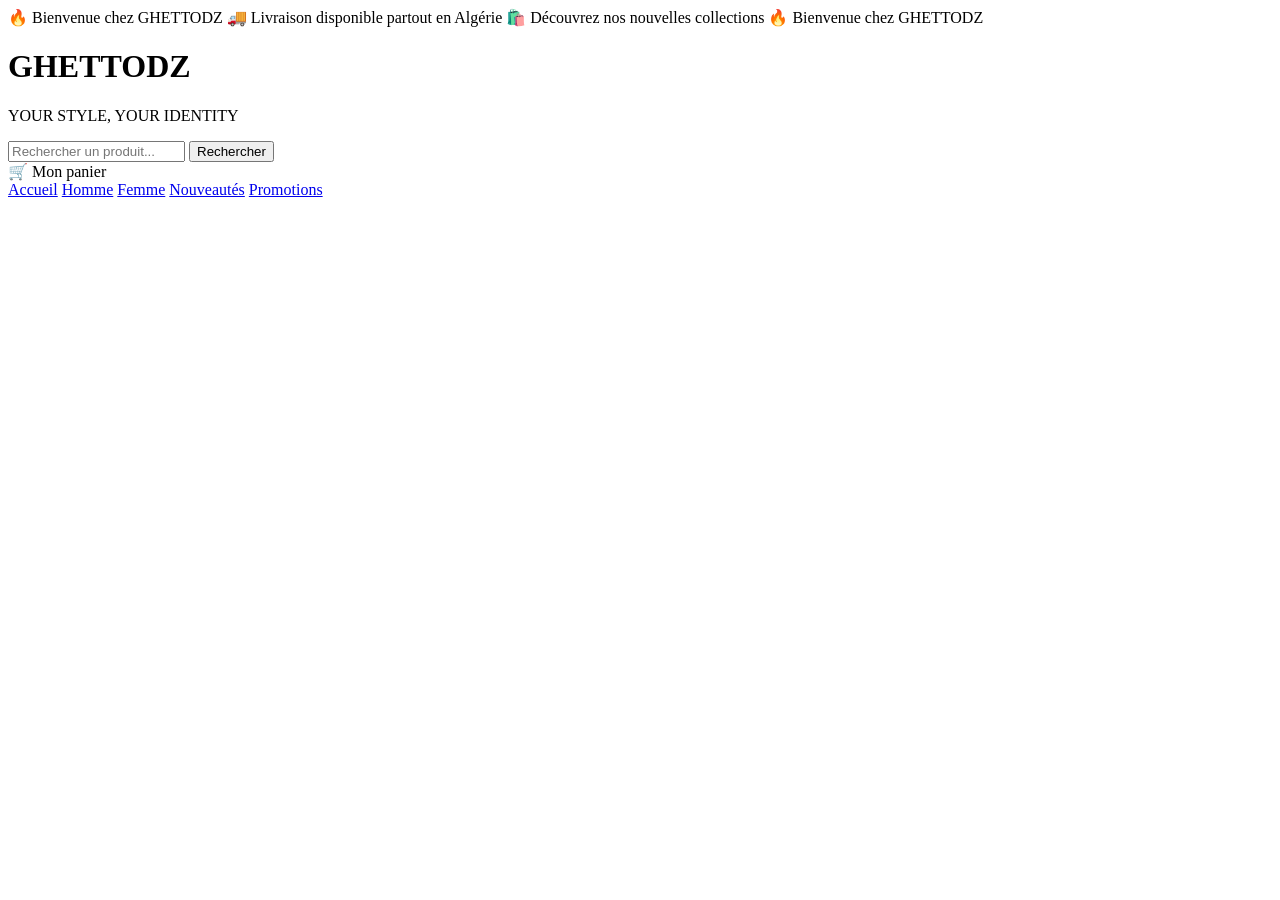
==== index.html @ 7cc10479 "header html" ====
<!DOCTYPE html>
<html lang="fr">

<head>
    <meta charset="UTF-8">
    <meta name="viewport" content="width=device-width, initial-scale=1.0">

    <title>GHETTODZ | Boutique de vêtements</title>

    <!-- Fichier CSS -->
    <link rel="stylesheet" href="css/style.css">

</head>

<body>

    <!-- HEADER -->
    <header>
 <!-- PUBLICITE DYNAMIQUE -->
    <div class="annonce">
        <div class="annonce-texte">
            <span>🔥 Bienvenue chez GHETTODZ</span>
            <span>🚚 Livraison disponible partout en Algérie</span>
            <span>🛍️ Découvrez nos nouvelles collections</span>
            <span>🔥 Bienvenue chez GHETTODZ</span>
        </div>
    </div>

    <!-- BARRE PRINCIPALE -->
    <div class="header-principal">

        <div class="logo">
            <h1>GHETTODZ</h1>
            <p>YOUR STYLE, YOUR IDENTITY</p>
        </div>

        <div class="recherche">
            <input type="text" placeholder="Rechercher un produit...">
            <button type="button">Rechercher</button>
        </div>

        <div class="panier">
            🛒 Mon panier
        </div>

    </div>

    <!-- MENU DE NAVIGATION -->
    <nav>
        <a href="#">Accueil</a>
        <a href="#">Homme</a>
        <a href="#">Femme</a>
        <a href="#">Nouveautés</a>
        <a href="#">Promotions</a>
    </nav>

    </header>

    <!-- CONTENU PRINCIPAL -->
    <main>

    </main>

    <!-- FOOTER -->
    <footer>

    </footer>

    <!-- Fichier JavaScript -->
    <script src="js/script.js"></script>

</body>

</html>
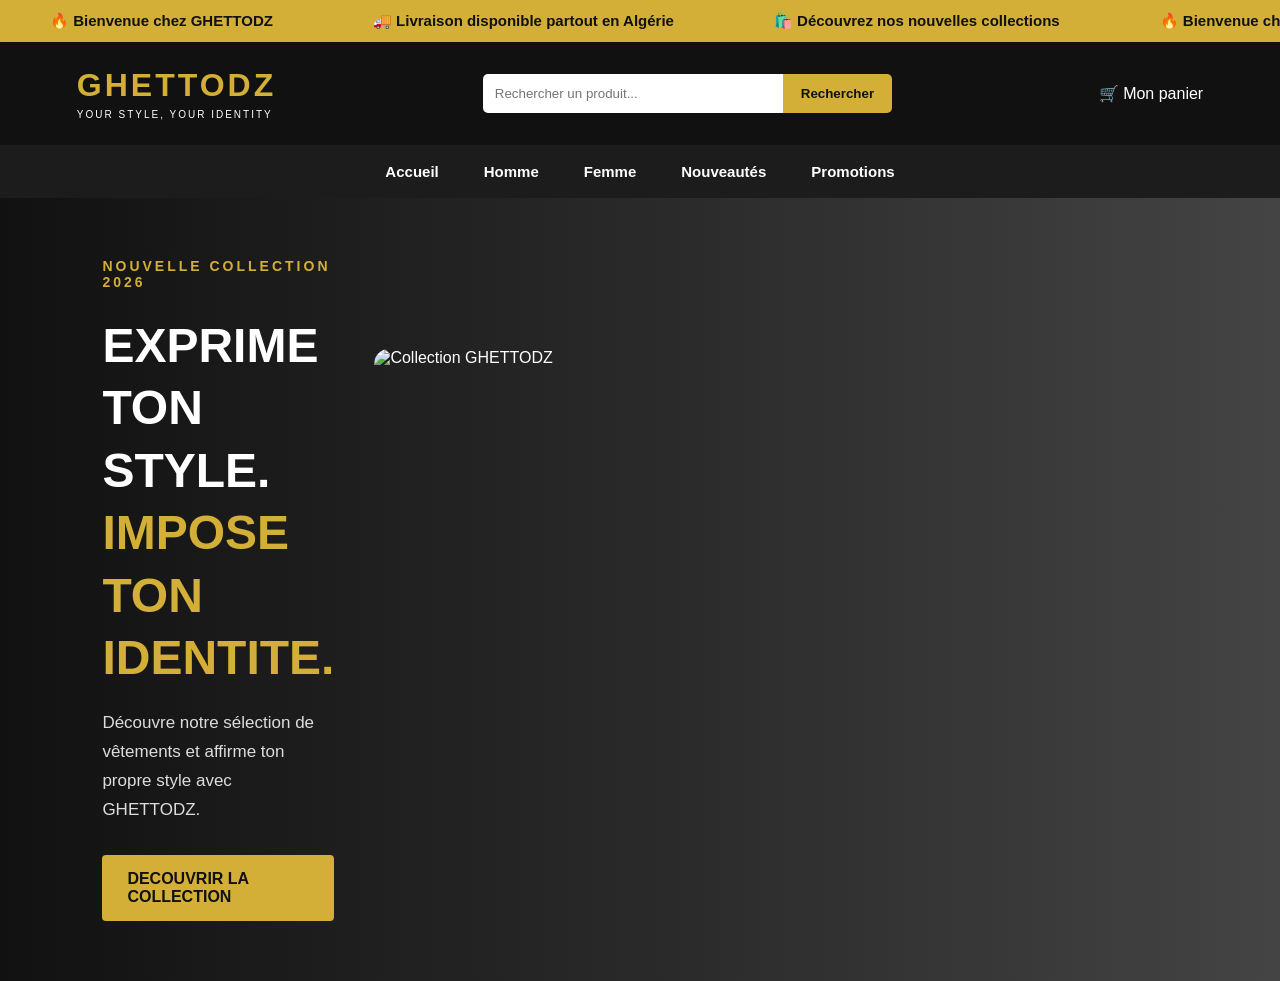
==== commit 738dab1c: "hero section image" ====
--- a/index.html
+++ b/index.html
@@ -56,9 +56,50 @@
     </nav>
 
     </header>
+ 
 
     <!-- CONTENU PRINCIPAL -->
     <main>
+ <!-- BANNIERE PRINCIPALE -->
+    
+<!-- BANNIERE PRINCIPALE -->
+<section class="hero">
+
+    <div class="hero-contenu">
+
+        <p class="hero-petit-titre">
+            NOUVELLE COLLECTION 2026
+        </p>
+
+        <h2>
+            EXPRIME TON STYLE.
+            <span>IMPOSE TON IDENTITE.</span>
+        </h2>
+
+        <p class="hero-description">
+            Découvre notre sélection de vêtements
+            et affirme ton propre style avec GHETTODZ.
+        </p>
+
+        <a href="#collections" class="hero-bouton">
+            DECOUVRIR LA COLLECTION
+        </a>
+
+    </div>
+<img src="./IMAGE/photoo.png"
+     alt="Collection GHETTODZ"
+     class="hero-image">
+
+</section>
+
+
+
+     
+
+    <!-- FUTURES COLLECTIONS -->
+    <section id="collections">
+
+    </section>
 
     </main>
 
--- a/css/style.css
+++ b/css/style.css
@@ -0,0 +1,225 @@
+ 
+/* ==============================
+   STYLE GENERAL
+============================== */
+
+* {
+    margin: 0;
+    padding: 0;
+    box-sizing: border-box;
+}
+
+body {
+    font-family: Arial, sans-serif;
+    background-color: #f5f5f5;
+    color: #222;
+}
+
+/* ==============================
+   PUBLICITE DYNAMIQUE
+============================== */
+
+.annonce {
+    width: 100%;
+    overflow: hidden;
+    background-color: #d4af37;
+    color: #111;
+    padding: 12px 0;
+    white-space: nowrap;
+}
+
+.annonce-texte {
+    display: flex;
+    width: max-content;
+    animation: defilement 20s linear infinite;
+}
+
+.annonce-texte span {
+    font-size: 15px;
+    font-weight: bold;
+    padding: 0 50px;
+}
+
+@keyframes defilement {
+    from {
+        transform: translateX(0);
+    }
+
+    to {
+        transform: translateX(-50%);
+    }
+}
+
+/* ==============================
+   HEADER PRINCIPAL
+============================== */
+
+.header-principal {
+    display: flex;
+    justify-content: space-between;
+    align-items: center;
+    padding: 25px 6%;
+    background-color: #111;
+    color: white;
+}
+
+.logo h1 {
+    font-size: 32px;
+    letter-spacing: 3px;
+    color: #d4af37;
+}
+
+.logo p {
+    font-size: 10px;
+    letter-spacing: 2px;
+    margin-top: 5px;
+}
+
+/* BARRE DE RECHERCHE */
+
+.recherche {
+    display: flex;
+    align-items: center;
+}
+
+.recherche input {
+    width: 300px;
+    padding: 12px;
+    border: none;
+    outline: none;
+    border-radius: 5px 0 0 5px;
+}
+
+.recherche button {
+    padding: 12px 18px;
+    border: none;
+    background-color: #d4af37;
+    color: #111;
+    font-weight: bold;
+    cursor: pointer;
+    border-radius: 0 5px 5px 0;
+}
+
+/* PANIER */
+
+.panier {
+    font-size: 16px;
+    cursor: pointer;
+}
+
+/* ==============================
+   NAVIGATION
+============================== */
+
+nav {
+    display: flex;
+    justify-content: center;
+    gap: 45px;
+    padding: 18px;
+    background-color: #1c1c1c;
+}
+
+nav a {
+    color: white;
+    text-decoration: none;
+    font-size: 15px;
+    font-weight: bold;
+    transition: 0.3s;
+}
+
+nav a:hover {
+    color: #d4af37;
+}
+
+/* ==============================
+   BANNIERE PRINCIPALE
+============================== */
+
+.hero {
+    min-height: 500px;
+    display: flex;
+    align-items: center;
+    justify-content: space-between;
+    gap: 40px;
+    padding: 60px 8%;
+    background: linear-gradient(
+        90deg,
+        #111111,
+        #292929,
+        #444444
+    );
+    color: white;
+}
+
+.hero-contenu {
+    max-width: 650px;
+}
+
+.hero-petit-titre {
+    color: #d4af37;
+    font-size: 14px;
+    font-weight: bold;
+    letter-spacing: 3px;
+    margin-bottom: 25px;
+}
+
+.hero h2 {
+    font-size: 48px;
+    line-height: 1.3;
+    margin-bottom: 20px;
+}
+
+.hero h2 span {
+    display: block;
+    color: #d4af37;
+}
+
+.hero-description {
+    font-size: 17px;
+    line-height: 1.7;
+    color: #dddddd;
+    margin-bottom: 30px;
+}
+
+.hero-bouton {
+    display: inline-block;
+    padding: 15px 25px;
+    background-color: #d4af37;
+    color: #111111;
+    text-decoration: none;
+    font-weight: bold;
+    border-radius: 4px;
+    transition: 0.3s;
+}
+
+.hero-bouton:hover {
+    background-color: white;
+    transform: translateY(-3px);
+}
+
+
+
+.hero-image {
+    display: block;
+    width: 45%;
+    height: 420px;
+    object-fit: cover;
+    border-radius: 12px;
+    margin-left: 30px;
+}
+
+
+
+
+
+.hero-image {
+    display: block;
+    width: 81%;
+    height: 480px;
+    object-fit: cover;
+    object-position: center;
+    border-radius: 15px;
+    margin-left: 0px;
+    flex-shrink: 0;
+}
+
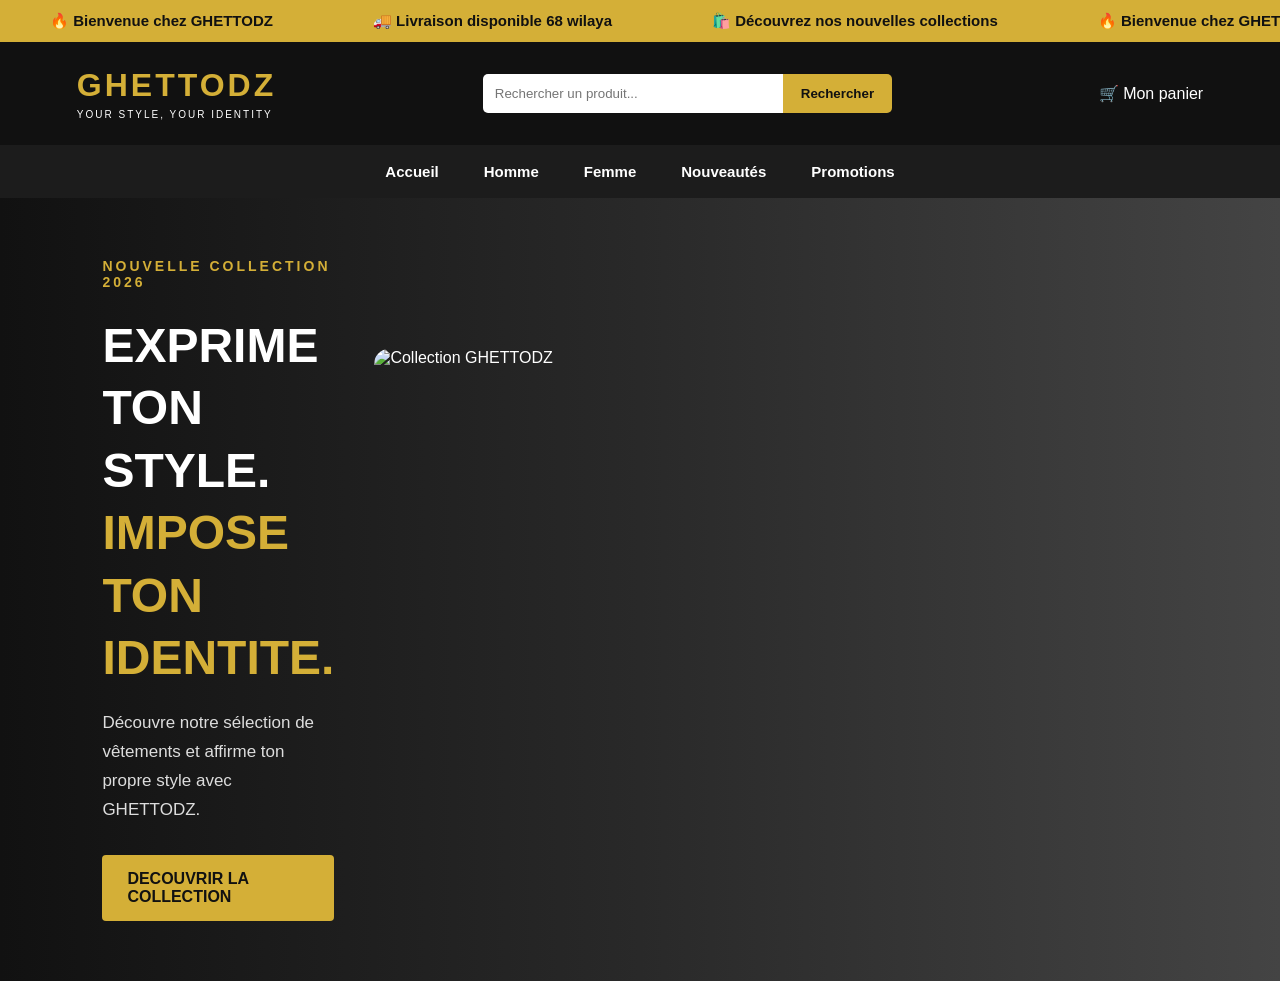
==== commit f10aa431: "modification pano publicitaire" ====
--- a/index.html
+++ b/index.html
@@ -21,9 +21,11 @@
     <div class="annonce">
         <div class="annonce-texte">
             <span>🔥 Bienvenue chez GHETTODZ</span>
-            <span>🚚 Livraison disponible partout en Algérie</span>
+            <span>🚚 Livraison disponible 68 wilaya</span>
             <span>🛍️ Découvrez nos nouvelles collections</span>
             <span>🔥 Bienvenue chez GHETTODZ</span>
+             <span>📞0553 75 22 41</span>
+
         </div>
     </div>
 
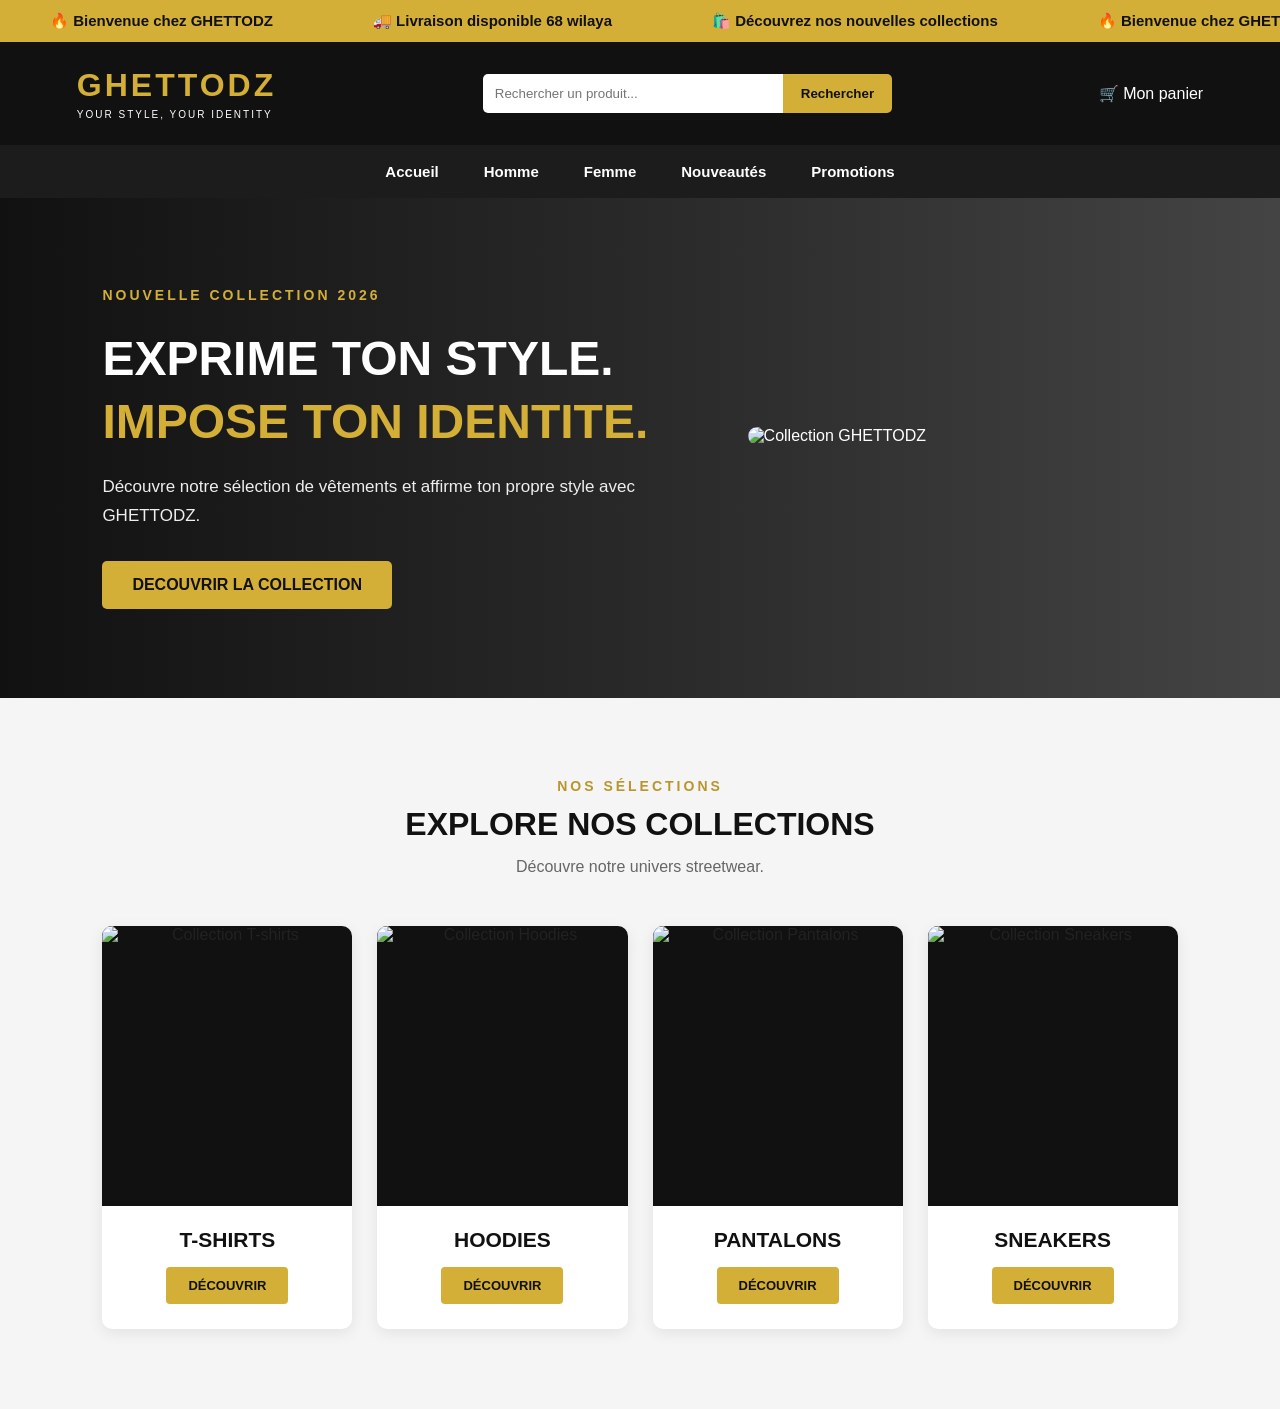
==== commit 825753d6: "COLLECTION FENETRE TERMINER" ====
--- a/index.html
+++ b/index.html
@@ -101,6 +101,51 @@
     <!-- FUTURES COLLECTIONS -->
     <section id="collections">
 
+
+<!-- SECTION COLLECTIONS -->
+
+<section id="collections" class="collections">
+
+    <div class="collections-titre">
+        <p>NOS SÉLECTIONS</p>
+        <h2>EXPLORE NOS COLLECTIONS</h2>
+        <span>Découvre notre univers streetwear.</span>
+    </div>
+
+    <div class="collections-grille">
+
+        <!-- T-SHIRTS -->
+        <div class="collection-carte">
+            <img src="IMAGE/tshirt.png" alt="Collection T-shirts">
+            <h3>T-SHIRTS</h3>
+            <a href="#">DÉCOUVRIR</a>
+        </div>
+
+        <!-- HOODIES -->
+        <div class="collection-carte">
+            <img src="IMAGE/hoodie.png" alt="Collection Hoodies">
+            <h3>HOODIES</h3>
+            <a href="#">DÉCOUVRIR</a>
+        </div>
+
+        <!-- PANTALONS -->
+        <div class="collection-carte">
+            <img src="IMAGE/pantalon.png" alt="Collection Pantalons">
+            <h3>PANTALONS</h3>
+            <a href="#">DÉCOUVRIR</a>
+        </div>
+
+        <!-- SNEAKERS -->
+        <div class="collection-carte">
+            <img src="IMAGE/sneakers.png" alt="Collection Sneakers">
+            <h3>SNEAKERS</h3>
+            <a href="#">DÉCOUVRIR</a>
+        </div>
+
+    </div>
+
+</section>
+
     </section>
 
     </main>
--- a/css/style.css
+++ b/css/style.css
@@ -177,18 +177,18 @@
 .hero-description {
     font-size: 17px;
     line-height: 1.7;
-    color: #dddddd;
+    color: #eeeeee;
     margin-bottom: 30px;
 }
 
 .hero-bouton {
     display: inline-block;
-    padding: 15px 25px;
+    padding: 15px 30px;
     background-color: #d4af37;
-    color: #111111;
+    color: #111;
     text-decoration: none;
     font-weight: bold;
-    border-radius: 4px;
+    border-radius: 5px;
     transition: 0.3s;
 }
 
@@ -197,29 +197,138 @@
     transform: translateY(-3px);
 }
 
-
-
 .hero-image {
     display: block;
-    width: 45%;
-    height: 420px;
-    object-fit: cover;
-    border-radius: 12px;
-    margin-left: 30px;
-}
-
-
-
-
-
-.hero-image {
-    display: block;
-    width: 81%;
-    height: 480px;
-    object-fit: cover;
+    width: 430px;
+    max-width: 45%;
+    height: auto;
+    object-fit: contain;
     object-position: center;
     border-radius: 15px;
-    margin-left: 0px;
+    margin-bottom: 25px;
     flex-shrink: 0;
 }
 
+
+
+
+/* ==============================
+   SECTION COLLECTIONS
+============================== */
+
+.collections {
+    padding: 80px 8%;
+    background-color: #f5f5f5;
+}
+
+/* TITRE COLLECTIONS */
+
+.collections-titre {
+    text-align: center;
+    margin-bottom: 50px;
+}
+
+.collections-titre p {
+    color: #b8962e;
+    font-size: 14px;
+    font-weight: bold;
+    letter-spacing: 3px;
+    margin-bottom: 12px;
+}
+
+.collections-titre h2 {
+    font-size: 32px;
+    color: #111;
+    margin-bottom: 15px;
+}
+
+.collections-titre span {
+    color: #666;
+    font-size: 16px;
+}
+
+/* GRILLE DES COLLECTIONS */
+
+.collections-grille {
+    display: grid;
+    grid-template-columns: repeat(4, 1fr);
+    gap: 25px;
+}
+
+/* CARTES */
+
+.collection-carte {
+    background-color: white;
+    border-radius: 10px;
+    overflow: hidden;
+    text-align: center;
+    padding-bottom: 25px;
+    box-shadow: 0 4px 15px rgba(0, 0, 0, 0.08);
+    transition: 0.3s;
+}
+
+.collection-carte:hover {
+    transform: translateY(-8px);
+    box-shadow: 0 10px 25px rgba(0, 0, 0, 0.15);
+}
+
+/* IMAGES */
+
+.collection-carte img {
+    width: 100%;
+    height: 280px;
+    object-fit: contain;
+    object-position: center;
+    background-color: #111;
+    display: block;
+    transition: 0.4s;
+}
+
+.collection-carte:hover img {
+    transform: scale(1.05);
+}
+
+/* TITRES DES CARTES */
+
+.collection-carte h3 {
+    font-size: 21px;
+    color: #111;
+    margin: 22px 0 15px;
+}
+
+/* BOUTONS */
+
+.collection-carte a {
+    display: inline-block;
+    padding: 11px 22px;
+    background-color: #d4af37;
+    color: #111;
+    text-decoration: none;
+    font-size: 13px;
+    font-weight: bold;
+    border-radius: 4px;
+    transition: 0.3s;
+}
+
+.collection-carte a:hover {
+    background-color: #111;
+    color: #d4af37;
+}
+
+/* ADAPTATION MOBILE */
+
+@media (max-width: 900px) {
+    .collections-grille {
+        grid-template-columns: repeat(2, 1fr);
+    }
+}
+
+@media (max-width: 550px) {
+    .collections-grille {
+        grid-template-columns: 1fr;
+    }
+
+    .collections-titre h2 {
+        font-size: 25px;
+    }
+}
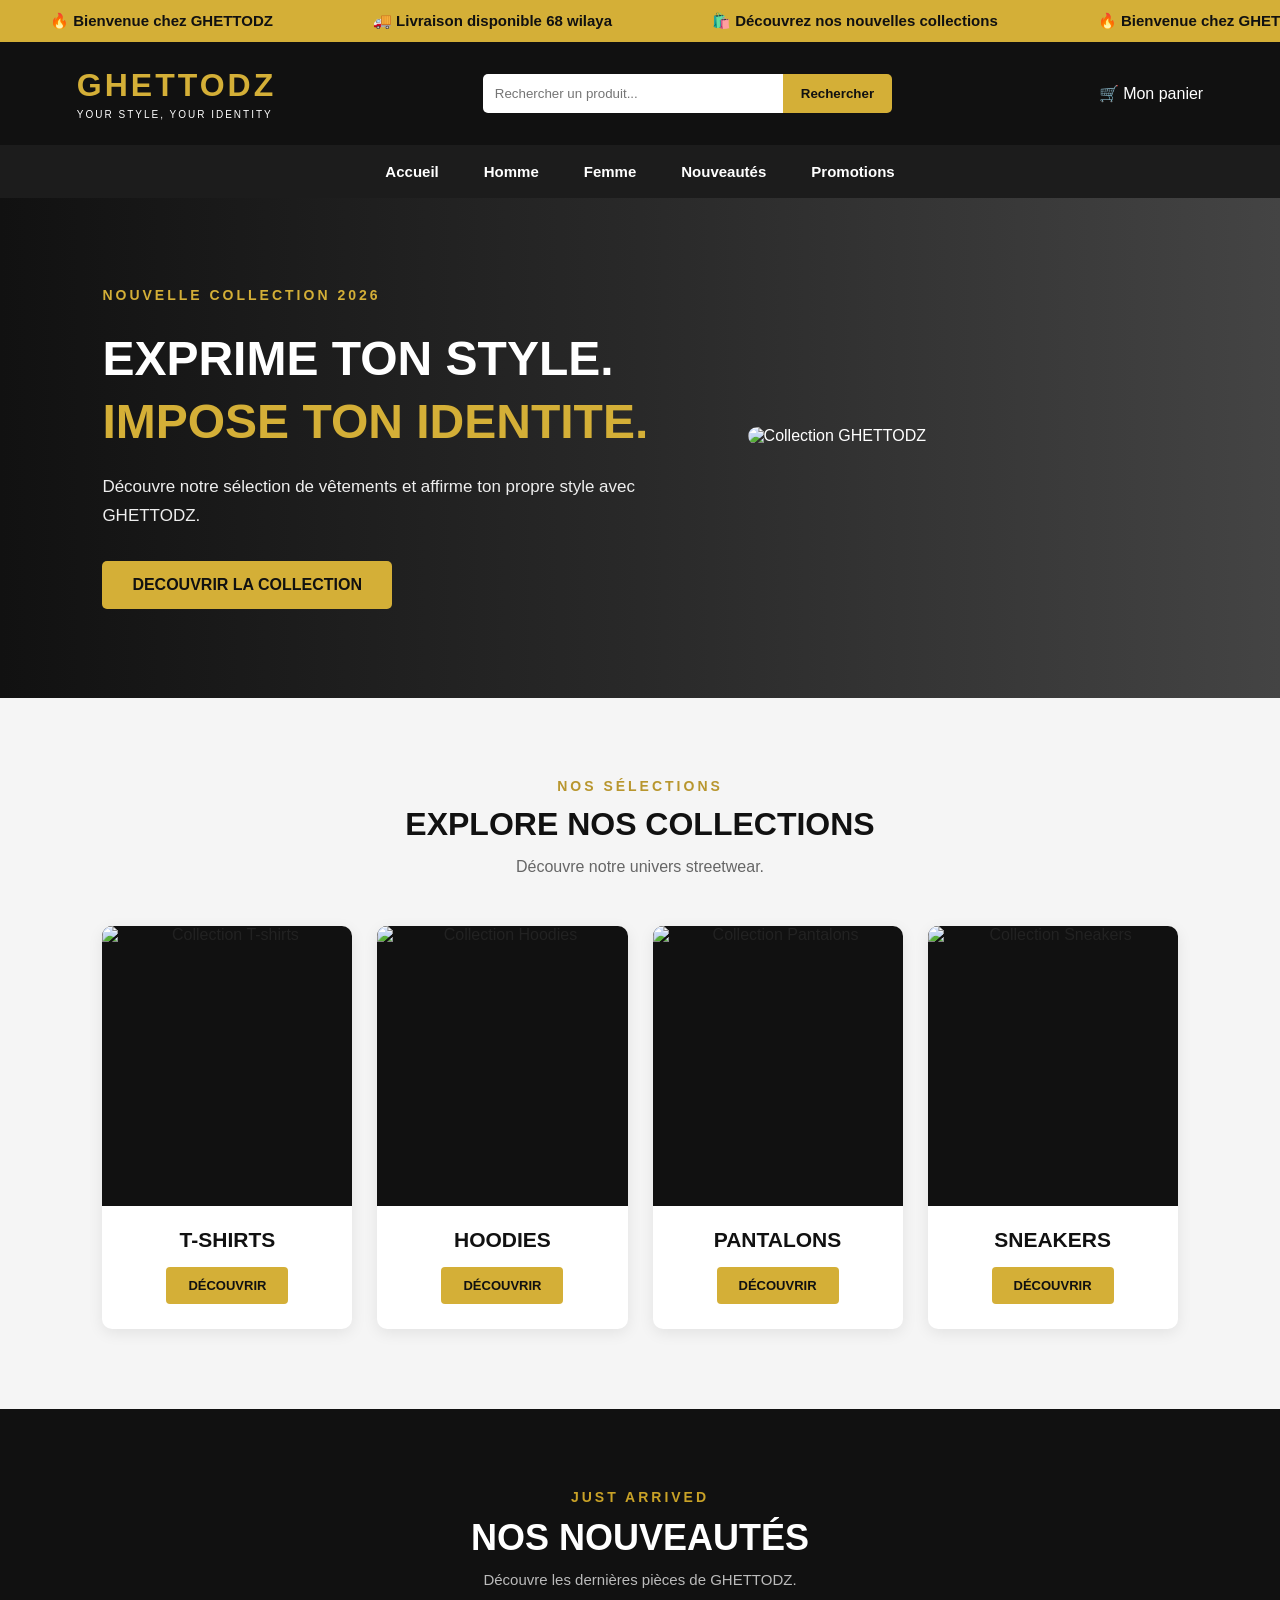
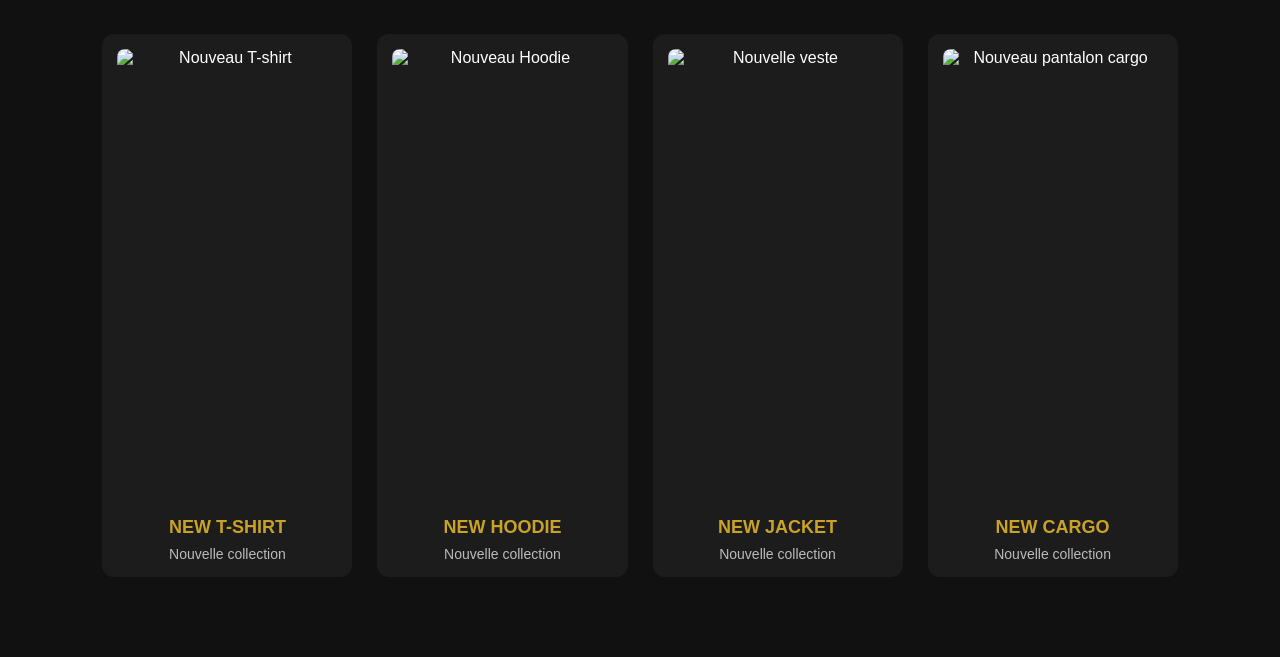
==== commit a123cb46: "NOUVEAUTE FENETRE TERMINER" ====
--- a/index.html
+++ b/index.html
@@ -101,7 +101,6 @@
     <!-- FUTURES COLLECTIONS -->
     <section id="collections">
 
-
 <!-- SECTION COLLECTIONS -->
 
 <section id="collections" class="collections">
@@ -146,7 +145,51 @@
 
 </section>
 
-    </section>
+<!-- SECTION NOUVEAUTES -->
+
+<section class="nouveautes" id="nouveautes">
+
+    <div class="nouveautes-titre">
+        <p>JUST ARRIVED</p>
+        <h2>NOS NOUVEAUTÉS</h2>
+        <span>Découvre les dernières pièces de GHETTODZ.</span>
+    </div>
+
+    <div class="nouveautes-grille">
+
+        <!-- T-SHIRT -->
+        <div class="nouveaute-carte">
+            <img src="IMAGE/nouveau-tshirt.jpg" alt="Nouveau T-shirt">
+            <h3>NEW T-SHIRT</h3>
+            <p>Nouvelle collection</p>
+        </div>
+
+        <!-- HOODIE -->
+        <div class="nouveaute-carte">
+            <img src="IMAGE/nouveau-hoodie.jpg" alt="Nouveau Hoodie">
+            <h3>NEW HOODIE</h3>
+            <p>Nouvelle collection</p>
+        </div>
+
+        <!-- VESTE -->
+        <div class="nouveaute-carte">
+            <img src="IMAGE/nouvelle-veste.jpg" alt="Nouvelle veste">
+            <h3>NEW JACKET</h3>
+            <p>Nouvelle collection</p>
+        </div>
+
+        <!-- CARGO -->
+        <div class="nouveaute-carte">
+            <img src="IMAGE/nouveau-cargo.jpg" alt="Nouveau pantalon cargo">
+            <h3>NEW CARGO</h3>
+            <p>Nouvelle collection</p>
+        </div>
+
+    </div>
+
+</section>
+
+</section>
 
     </main>
 
--- a/css/style.css
+++ b/css/style.css
@@ -332,3 +332,104 @@
         font-size: 25px;
     }
 }
+
+
+/* ==============================
+   SECTION NOUVEAUTES
+============================== */
+
+.nouveautes {
+    padding: 80px 8%;
+    background-color: #111111;
+    color: #ffffff;
+}
+
+.nouveautes-titre {
+    text-align: center;
+    margin-bottom: 45px;
+}
+
+.nouveautes-titre p {
+    color: #c9a227;
+    font-size: 14px;
+    font-weight: 600;
+    letter-spacing: 3px;
+    margin-bottom: 12px;
+}
+
+.nouveautes-titre h2 {
+    font-size: 36px;
+    font-weight: 800;
+    margin-bottom: 12px;
+}
+
+.nouveautes-titre span {
+    color: #bbbbbb;
+    font-size: 15px;
+}
+
+.nouveautes-grille {
+    display: grid;
+    grid-template-columns: repeat(4, 1fr);
+    gap: 25px;
+}
+
+.nouveaute-carte {
+    background-color: #1c1c1c;
+    padding: 15px;
+    text-align: center;
+    border-radius: 12px;
+    transition: 0.3s ease;
+}
+
+.nouveaute-carte:hover {
+    transform: translateY(-8px);
+}
+
+
+.nouveaute-carte img {
+    display: block;
+    width: 100%;
+    height: 450px;
+    object-fit: cover;
+    object-position: center;
+    background-color: transparent;
+    border-radius: 8px;
+    margin-bottom: 18px;
+}
+
+
+
+
+.nouveaute-carte h3 {
+    color: #c9a227;
+    font-size: 18px;
+    margin-bottom: 8px;
+}
+
+.nouveaute-carte p {
+    color: #bbbbbb;
+    font-size: 14px;
+}
+
+/* ADAPTATION TELEPHONE */
+
+@media (max-width: 900px) {
+    .nouveautes-grille {
+        grid-template-columns: repeat(2, 1fr);
+    }
+}
+
+@media (max-width: 500px) {
+    .nouveautes {
+        padding: 55px 5%;
+    }
+
+    .nouveautes-titre h2 {
+        font-size: 27px;
+    }
+
+    .nouveautes-grille {
+        grid-template-columns: 1fr;
+    }
+}
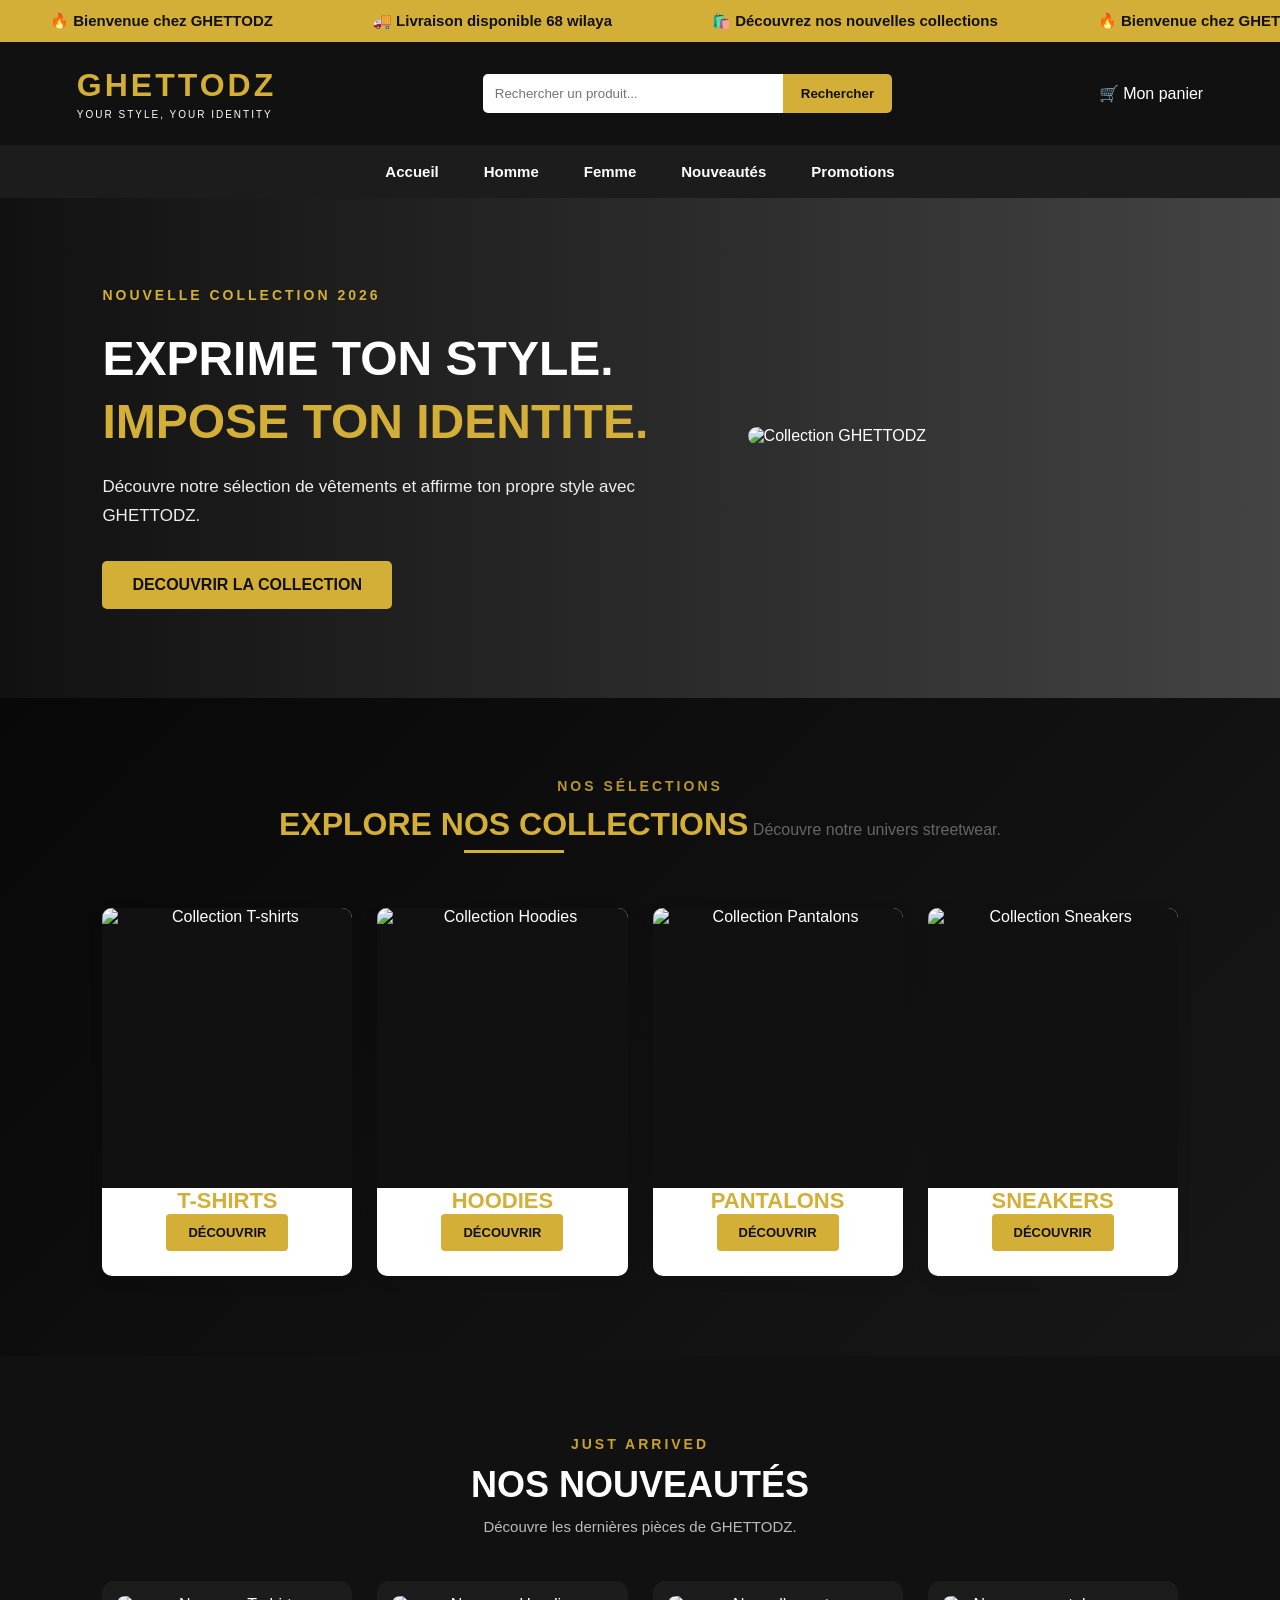
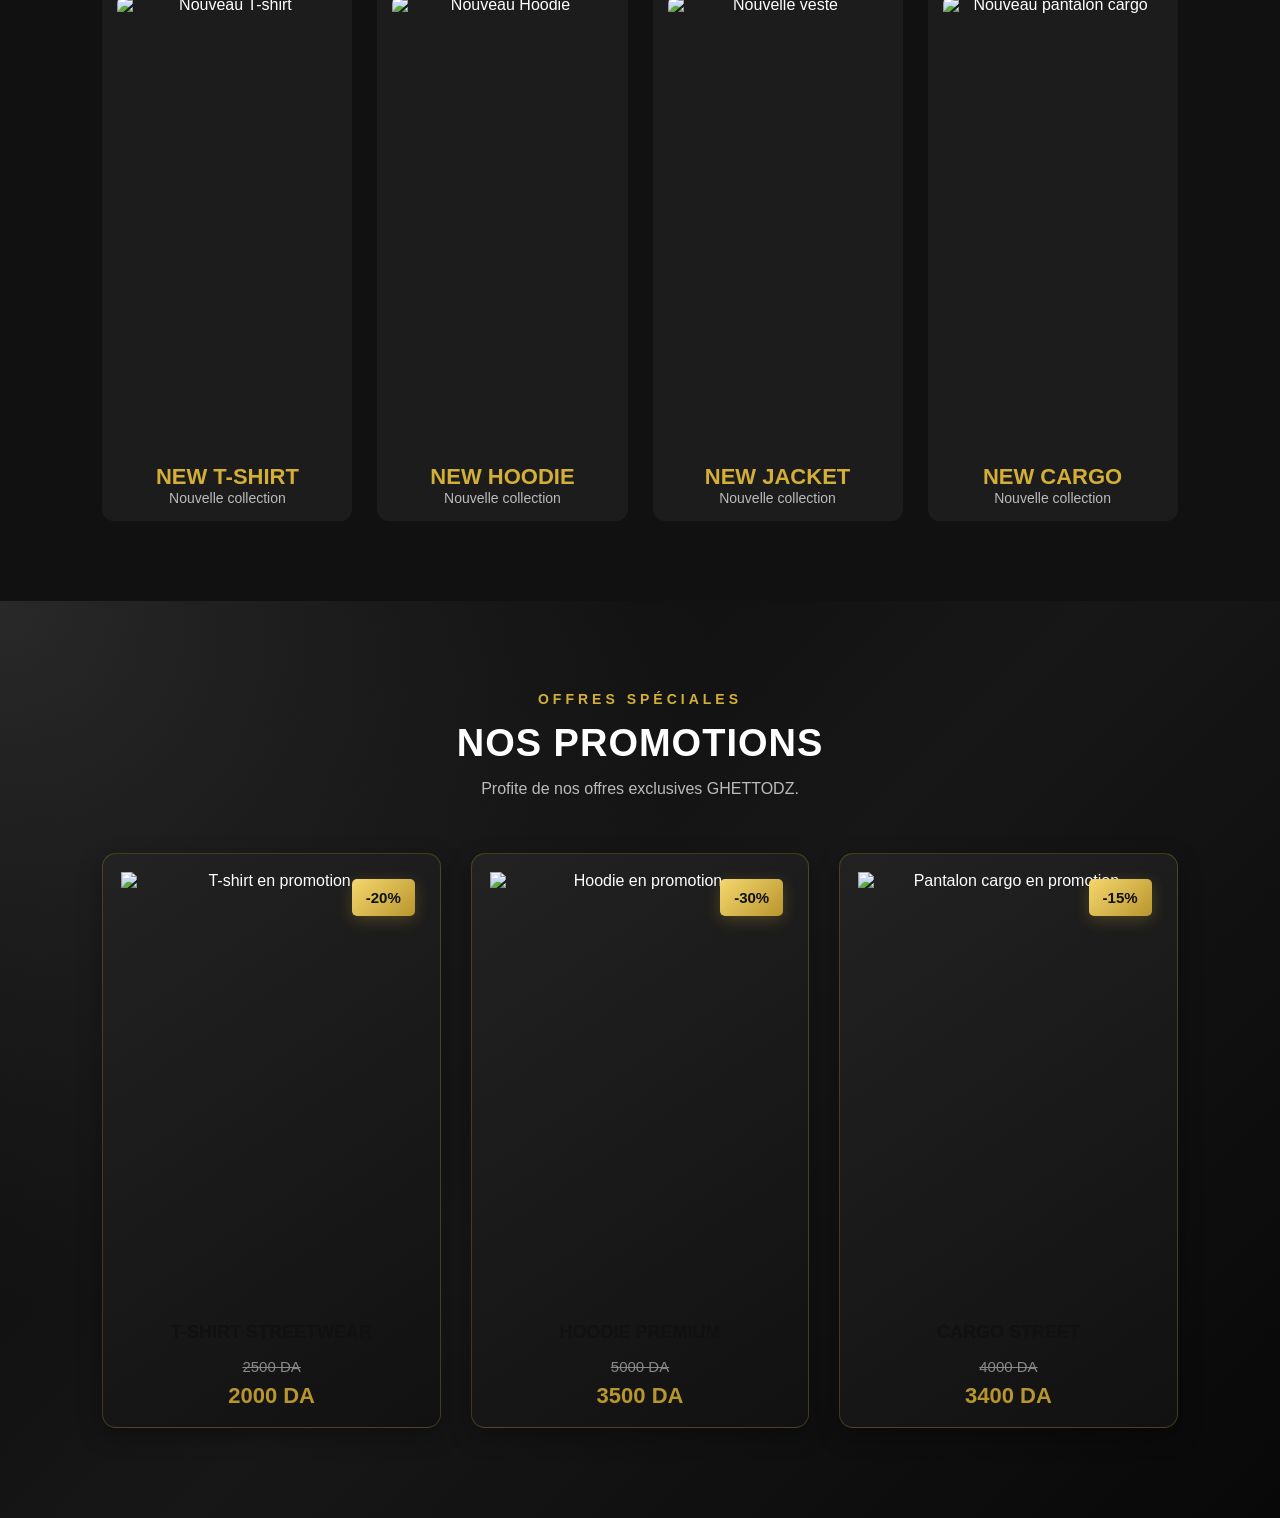
==== commit 4a63dd97: "finalisation de html et css nouveaute" ====
--- a/index.html
+++ b/index.html
@@ -17,179 +17,209 @@
 
     <!-- HEADER -->
     <header>
- <!-- PUBLICITE DYNAMIQUE -->
-    <div class="annonce">
-        <div class="annonce-texte">
-            <span>🔥 Bienvenue chez GHETTODZ</span>
-            <span>🚚 Livraison disponible 68 wilaya</span>
-            <span>🛍️ Découvrez nos nouvelles collections</span>
-            <span>🔥 Bienvenue chez GHETTODZ</span>
-             <span>📞0553 75 22 41</span>
-
+
+        <!-- PUBLICITE DYNAMIQUE -->
+        <div class="annonce">
+            <div class="annonce-texte">
+                <span>🔥 Bienvenue chez GHETTODZ</span>
+                <span>🚚 Livraison disponible 68 wilaya</span>
+                <span>🛍️ Découvrez nos nouvelles collections</span>
+                <span>🔥 Bienvenue chez GHETTODZ</span>
+                <span>📞0553 75 22 41</span>
+            </div>
         </div>
-    </div>
-
-    <!-- BARRE PRINCIPALE -->
-    <div class="header-principal">
-
-        <div class="logo">
-            <h1>GHETTODZ</h1>
-            <p>YOUR STYLE, YOUR IDENTITY</p>
+
+        <!-- BARRE PRINCIPALE -->
+        <div class="header-principal">
+
+            <div class="logo">
+                <h1>GHETTODZ</h1>
+                <p>YOUR STYLE, YOUR IDENTITY</p>
+            </div>
+
+            <div class="recherche">
+                <input type="text" placeholder="Rechercher un produit...">
+                <button type="button">Rechercher</button>
+            </div>
+
+            <div class="panier">
+                🛒 Mon panier
+            </div>
+
         </div>
 
-        <div class="recherche">
-            <input type="text" placeholder="Rechercher un produit...">
-            <button type="button">Rechercher</button>
-        </div>
-
-        <div class="panier">
-            🛒 Mon panier
-        </div>
-
-    </div>
-
-    <!-- MENU DE NAVIGATION -->
-    <nav>
-        <a href="#">Accueil</a>
-        <a href="#">Homme</a>
-        <a href="#">Femme</a>
-        <a href="#">Nouveautés</a>
-        <a href="#">Promotions</a>
-    </nav>
+        <!-- MENU DE NAVIGATION -->
+        <nav>
+            <a href="#">Accueil</a>
+            <a href="#">Homme</a>
+            <a href="#">Femme</a>
+            <a href="#">Nouveautés</a>
+            <a href="#">Promotions</a>
+        </nav>
 
     </header>
- 
 
     <!-- CONTENU PRINCIPAL -->
     <main>
- <!-- BANNIERE PRINCIPALE -->
-    
-<!-- BANNIERE PRINCIPALE -->
-<section class="hero">
-
-    <div class="hero-contenu">
-
-        <p class="hero-petit-titre">
-            NOUVELLE COLLECTION 2026
-        </p>
-
-        <h2>
-            EXPRIME TON STYLE.
-            <span>IMPOSE TON IDENTITE.</span>
-        </h2>
-
-        <p class="hero-description">
-            Découvre notre sélection de vêtements
-            et affirme ton propre style avec GHETTODZ.
-        </p>
-
-        <a href="#collections" class="hero-bouton">
-            DECOUVRIR LA COLLECTION
-        </a>
-
-    </div>
-<img src="./IMAGE/photoo.png"
-     alt="Collection GHETTODZ"
-     class="hero-image">
-
-</section>
-
-
-
-     
-
-    <!-- FUTURES COLLECTIONS -->
-    <section id="collections">
-
-<!-- SECTION COLLECTIONS -->
-
-<section id="collections" class="collections">
-
-    <div class="collections-titre">
-        <p>NOS SÉLECTIONS</p>
-        <h2>EXPLORE NOS COLLECTIONS</h2>
-        <span>Découvre notre univers streetwear.</span>
-    </div>
-
-    <div class="collections-grille">
-
-        <!-- T-SHIRTS -->
-        <div class="collection-carte">
-            <img src="IMAGE/tshirt.png" alt="Collection T-shirts">
-            <h3>T-SHIRTS</h3>
-            <a href="#">DÉCOUVRIR</a>
-        </div>
-
-        <!-- HOODIES -->
-        <div class="collection-carte">
-            <img src="IMAGE/hoodie.png" alt="Collection Hoodies">
-            <h3>HOODIES</h3>
-            <a href="#">DÉCOUVRIR</a>
-        </div>
-
-        <!-- PANTALONS -->
-        <div class="collection-carte">
-            <img src="IMAGE/pantalon.png" alt="Collection Pantalons">
-            <h3>PANTALONS</h3>
-            <a href="#">DÉCOUVRIR</a>
-        </div>
-
-        <!-- SNEAKERS -->
-        <div class="collection-carte">
-            <img src="IMAGE/sneakers.png" alt="Collection Sneakers">
-            <h3>SNEAKERS</h3>
-            <a href="#">DÉCOUVRIR</a>
-        </div>
-
-    </div>
-
-</section>
-
-<!-- SECTION NOUVEAUTES -->
-
-<section class="nouveautes" id="nouveautes">
-
-    <div class="nouveautes-titre">
-        <p>JUST ARRIVED</p>
-        <h2>NOS NOUVEAUTÉS</h2>
-        <span>Découvre les dernières pièces de GHETTODZ.</span>
-    </div>
-
-    <div class="nouveautes-grille">
-
-        <!-- T-SHIRT -->
-        <div class="nouveaute-carte">
-            <img src="IMAGE/nouveau-tshirt.jpg" alt="Nouveau T-shirt">
-            <h3>NEW T-SHIRT</h3>
-            <p>Nouvelle collection</p>
-        </div>
-
-        <!-- HOODIE -->
-        <div class="nouveaute-carte">
-            <img src="IMAGE/nouveau-hoodie.jpg" alt="Nouveau Hoodie">
-            <h3>NEW HOODIE</h3>
-            <p>Nouvelle collection</p>
-        </div>
-
-        <!-- VESTE -->
-        <div class="nouveaute-carte">
-            <img src="IMAGE/nouvelle-veste.jpg" alt="Nouvelle veste">
-            <h3>NEW JACKET</h3>
-            <p>Nouvelle collection</p>
-        </div>
-
-        <!-- CARGO -->
-        <div class="nouveaute-carte">
-            <img src="IMAGE/nouveau-cargo.jpg" alt="Nouveau pantalon cargo">
-            <h3>NEW CARGO</h3>
-            <p>Nouvelle collection</p>
-        </div>
-
-    </div>
-
-</section>
-
-</section>
+
+        <!-- BANNIERE PRINCIPALE -->
+        <section class="hero">
+
+            <div class="hero-contenu">
+
+                <p class="hero-petit-titre">
+                    NOUVELLE COLLECTION 2026
+                </p>
+
+                <h2>
+                    EXPRIME TON STYLE.
+                    <span>IMPOSE TON IDENTITE.</span>
+                </h2>
+
+                <p class="hero-description">
+                    Découvre notre sélection de vêtements
+                    et affirme ton propre style avec GHETTODZ.
+                </p>
+
+                <a href="#collections" class="hero-bouton">
+                    DECOUVRIR LA COLLECTION
+                </a>
+
+            </div>
+
+            <img src="./IMAGE/photoo.png"
+                 alt="Collection GHETTODZ"
+                 class="hero-image">
+
+        </section>
+
+        <!-- SECTION COLLECTIONS -->
+        <section id="collections" class="collections">
+
+            <div class="collections-titre">
+                <p>NOS SÉLECTIONS</p>
+                <h2>EXPLORE NOS COLLECTIONS</h2>
+                <span>Découvre notre univers streetwear.</span>
+            </div>
+
+            <div class="collections-grille">
+
+                <!-- T-SHIRTS -->
+                <div class="collection-carte">
+                    <img src="IMAGE/tshirt.png" alt="Collection T-shirts">
+                    <h3>T-SHIRTS</h3>
+                    <a href="#">DÉCOUVRIR</a>
+                </div>
+
+                <!-- HOODIES -->
+                <div class="collection-carte">
+                    <img src="IMAGE/hoodie.png" alt="Collection Hoodies">
+                    <h3>HOODIES</h3>
+                    <a href="#">DÉCOUVRIR</a>
+                </div>
+
+                <!-- PANTALONS -->
+                <div class="collection-carte">
+                    <img src="IMAGE/pantalon.png" alt="Collection Pantalons">
+                    <h3>PANTALONS</h3>
+                    <a href="#">DÉCOUVRIR</a>
+                </div>
+
+                <!-- SNEAKERS -->
+                <div class="collection-carte">
+                    <img src="IMAGE/sneakers.png" alt="Collection Sneakers">
+                    <h3>SNEAKERS</h3>
+                    <a href="#">DÉCOUVRIR</a>
+                </div>
+
+            </div>
+
+        </section>
+
+        <!-- SECTION NOUVEAUTES -->
+        <section class="nouveautes" id="nouveautes">
+
+            <div class="nouveautes-titre">
+                <p>JUST ARRIVED</p>
+                <h2>NOS NOUVEAUTÉS</h2>
+                <span>Découvre les dernières pièces de GHETTODZ.</span>
+            </div>
+
+            <div class="nouveautes-grille">
+
+                <!-- T-SHIRT -->
+                <div class="nouveaute-carte">
+                    <img src="IMAGE/nouveau-tshirt.jpg" alt="Nouveau T-shirt">
+                    <h3>NEW T-SHIRT</h3>
+                    <p>Nouvelle collection</p>
+                </div>
+
+                <!-- HOODIE -->
+                <div class="nouveaute-carte">
+                    <img src="IMAGE/nouveau-hoodie.jpg" alt="Nouveau Hoodie">
+                    <h3>NEW HOODIE</h3>
+                    <p>Nouvelle collection</p>
+                </div>
+
+                <!-- VESTE -->
+                <div class="nouveaute-carte">
+                    <img src="IMAGE/nouvelle-veste.jpg" alt="Nouvelle veste">
+                    <h3>NEW JACKET</h3>
+                    <p>Nouvelle collection</p>
+                </div>
+
+                <!-- CARGO -->
+                <div class="nouveaute-carte">
+                    <img src="IMAGE/nouveau-cargo.jpg" alt="Nouveau pantalon cargo">
+                    <h3>NEW CARGO</h3>
+                    <p>Nouvelle collection</p>
+                </div>
+
+            </div>
+
+        </section>
+
+        <!-- SECTION PROMOTIONS -->
+        <section class="promotions" id="promotions">
+
+            <div class="promotions-titre">
+                <p>OFFRES SPÉCIALES</p>
+                <h2>NOS PROMOTIONS</h2>
+                <span>Profite de nos offres exclusives GHETTODZ.</span>
+            </div>
+
+            <div class="promotions-grille">
+
+                <!-- T-SHIRT -->
+                <div class="promotion-carte">
+                    <img src="IMAGE/promo-tshirt.jpg" alt="T-shirt en promotion">
+                    <span class="promotion-badge">-20%</span>
+                    <h3>T-SHIRT STREETWEAR</h3>
+                    <p class="ancien-prix">2500 DA</p>
+                    <p class="nouveau-prix">2000 DA</p>
+                </div>
+
+                <!-- HOODIE -->
+                <div class="promotion-carte">
+                    <img src="IMAGE/promo-hoodie.jpg" alt="Hoodie en promotion">
+                    <span class="promotion-badge">-30%</span>
+                    <h3>HOODIE PREMIUM</h3>
+                    <p class="ancien-prix">5000 DA</p>
+                    <p class="nouveau-prix">3500 DA</p>
+                </div>
+
+                <!-- PANTALON CARGO -->
+                <div class="promotion-carte">
+                    <img src="IMAGE/promo-cargo.jpg" alt="Pantalon cargo en promotion">
+                    <span class="promotion-badge">-15%</span>
+                    <h3>CARGO STREET</h3>
+                    <p class="ancien-prix">4000 DA</p>
+                    <p class="nouveau-prix">3400 DA</p>
+                </div>
+
+            </div>
+
+        </section>
 
     </main>
 
@@ -204,3 +234,4 @@
 </body>
 
 </html>
+
--- a/css/style.css
+++ b/css/style.css
@@ -216,10 +216,16 @@
    SECTION COLLECTIONS
 ============================== */
 
+
 .collections {
     padding: 80px 8%;
-    background-color: #f5f5f5;
-}
+    background:
+        radial-gradient(circle at top right, rgba(212, 175, 55, 0.12), transparent 40%),
+        linear-gradient(135deg, #080808, #171717, #080808);
+    color: white;
+    overflow: hidden;
+}
+
 
 /* TITRE COLLECTIONS */
 
@@ -246,6 +252,89 @@
     color: #666;
     font-size: 16px;
 }
+
+
+/* ==============================
+   ANIMATION TITRE COLLECTIONS
+============================== */
+
+
+/* ANIMATION BACKGROUND COLLECTIONS */
+
+.collections {
+    background-size: 200% 200%;
+    animation: collectionsFond 10s ease-in-out infinite alternate;
+}
+
+@keyframes collectionsFond {
+    from {
+        background-position: 0% 50%;
+    }
+
+    to {
+        background-position: 100% 50%;
+    }
+}
+
+
+.collections-titre h2 {
+    animation: collectionsApparition 0.8s ease both;
+    animation-delay: 0.15s;
+}
+
+.collections-titre span {
+    display: inline-block;
+    animation: collectionsApparition 0.8s ease both;
+    animation-delay: 0.3s;
+}
+
+/* LIGNE DOREE SOUS LE TITRE */
+
+.collections-titre h2 {
+    position: relative;
+    display: inline-block;
+    color: #d4af37;
+}
+
+.collections-titre h2::after {
+    content: "";
+    position: absolute;
+    left: 50%;
+    bottom: -10px;
+    width: 0;
+    height: 3px;
+    background-color: #d4af37;
+    transform: translateX(-50%);
+    animation: collectionsLigne 0.8s ease forwards;
+    animation-delay: 0.5s;
+}
+
+/* MOUVEMENT D'APPARITION */
+
+@keyframes collectionsApparition {
+    from {
+        opacity: 0;
+        transform: translateY(25px);
+    }
+
+    to {
+        opacity: 1;
+        transform: translateY(0);
+    }
+}
+
+/* ANIMATION DE LA LIGNE */
+
+@keyframes collectionsLigne {
+    from {
+        width: 0;
+    }
+
+    to {
+        width: 100px;
+    }
+}
+
 
 /* GRILLE DES COLLECTIONS */
 
@@ -291,10 +380,18 @@
 /* TITRES DES CARTES */
 
 .collection-carte h3 {
-    font-size: 21px;
-    color: #111;
-    margin: 22px 0 15px;
-}
+    color: #d4af37;
+    font-size: 22px;
+    font-weight: 700;
+    transition: all 0.4s ease;
+}
+
+.collection-carte:hover h3 {
+    color: #ffffff;
+    transform: translateY(-4px);
+    text-shadow: 0 0 12px rgba(212, 175, 55, 0.7);
+}
+
 
 /* BOUTONS */
 
@@ -402,9 +499,16 @@
 
 
 .nouveaute-carte h3 {
-    color: #c9a227;
-    font-size: 18px;
-    margin-bottom: 8px;
+    color: #d4af37;
+    font-size: 22px;
+    font-weight: 700;
+    transition: all 0.4s ease;
+}
+
+.nouveaute-carte:hover h3 {
+    color: #ffffff;
+    transform: translateY(-4px);
+    text-shadow: 0 0 12px rgba(212, 175, 55, 0.7);
 }
 
 .nouveaute-carte p {
@@ -433,3 +537,370 @@
         grid-template-columns: 1fr;
     }
 }
+
+/* ==============================
+   SECTION PROMOTIONS
+============================== */
+
+.promotions {
+    padding: 80px 8%;
+    background-color: #f5f5f5;
+    color: #111;
+}
+
+/* TITRE PROMOTIONS */
+
+.promotions-titre {
+    text-align: center;
+    margin-bottom: 50px;
+}
+
+.promotions-titre p {
+    color: #b8962e;
+    font-size: 14px;
+    font-weight: bold;
+    letter-spacing: 3px;
+    margin-bottom: 12px;
+}
+
+.promotions-titre h2 {
+    font-size: 36px;
+    font-weight: 800;
+    margin-bottom: 15px;
+}
+
+.promotions-titre span {
+    color: #666;
+    font-size: 16px;
+}
+
+/* GRILLE DES PROMOTIONS */
+
+.promotions-grille {
+    display: grid;
+    grid-template-columns: repeat(3, 1fr);
+    gap: 25px;
+}
+
+/* CARTES PROMOTIONS */
+
+.promotion-carte {
+    position: relative;
+    background-color: white;
+    padding: 15px;
+    text-align: center;
+    border-radius: 12px;
+    overflow: hidden;
+    box-shadow: 0 4px 15px rgba(0, 0, 0, 0.08);
+    transition: 0.3s ease;
+}
+
+.promotion-carte:hover {
+    transform: translateY(-8px);
+    box-shadow: 0 10px 25px rgba(0, 0, 0, 0.15);
+}
+
+
+/* ==============================
+   SECTION PROMOTIONS
+============================== */
+
+.promotions {
+    padding: 90px 8%;
+    background:
+        radial-gradient(circle at top left, #292929, transparent 45%),
+        linear-gradient(135deg, #080808, #171717, #080808);
+    color: white;
+    overflow: hidden;
+}
+
+/* TITRE PROMOTIONS */
+
+.promotions-titre {
+    text-align: center;
+    margin-bottom: 55px;
+    animation: promoTitre 0.8s ease both;
+}
+
+.promotions-titre p {
+    color: #d4af37;
+    font-size: 14px;
+    font-weight: bold;
+    letter-spacing: 4px;
+    margin-bottom: 15px;
+}
+
+.promotions-titre h2 {
+    font-size: 38px;
+    font-weight: 800;
+    color: #ffffff;
+    margin-bottom: 15px;
+    letter-spacing: 1px;
+}
+
+.promotions-titre span {
+    color: #bbbbbb;
+    font-size: 16px;
+}
+
+/* GRILLE PROMOTIONS */
+
+.promotions-grille {
+    display: grid;
+    grid-template-columns: repeat(3, 1fr);
+    gap: 30px;
+}
+
+/* CARTES */
+
+.promotion-carte {
+    position: relative;
+    background: linear-gradient(145deg, #222222, #111111);
+    padding: 18px;
+    text-align: center;
+    border: 1px solid rgba(212, 175, 55, 0.25);
+    border-radius: 14px;
+    overflow: hidden;
+    box-shadow: 0 8px 25px rgba(0, 0, 0, 0.3);
+    transition: transform 0.4s ease,
+                box-shadow 0.4s ease,
+                border-color 0.4s ease;
+
+    animation: promoApparition 0.7s ease both;
+}
+
+/* APPARITION PROGRESSIVE */
+
+.promotion-carte:nth-child(1) {
+    animation-delay: 0.1s;
+}
+
+.promotion-carte:nth-child(2) {
+    animation-delay: 0.25s;
+}
+
+.promotion-carte:nth-child(3) {
+    animation-delay: 0.4s;
+}
+
+/* SURVOL DES CARTES */
+
+.promotion-carte:hover {
+    transform: translateY(-12px);
+    border-color: #d4af37;
+    box-shadow:
+        0 15px 35px rgba(0, 0, 0, 0.5),
+        0 0 20px rgba(212, 175, 55, 0.15);
+}
+
+/* IMAGES */
+.promotion-carte img {
+    width: 100%;
+    height: 450px;
+    object-fit: cover;
+    display: block;
+    transition: transform 0.5s ease;
+}
+
+
+.promotion-carte:hover img {
+    transform: scale(1.07);
+}
+
+/* BADGE REDUCTION */
+
+.promotion-badge {
+    position: absolute;
+    top: 28px;
+    right: 28px;
+    background: linear-gradient(135deg, #f5d76e, #b8962e);
+    color: #111111;
+    padding: 10px 14px;
+    font-size: 15px;
+    font-weight: 800;
+    border-radius: 5px;
+    box-shadow: 0 4px 15px rgba(212, 175, 55, 0.25);
+    animation: promoBadge 2s ease-in-out infinite;
+}
+
+/* TITRE PRODUIT */
+
+.promotion-carte h3 {
+    color: #d4af37;
+    font-size: 22px;
+    font-weight: 700;
+    transition: all 0.4s ease;
+}
+
+.promotion-carte:hover h3 {
+    color: #ffffff;
+    transform: translateY(-4px);
+    text-shadow: 0 0 12px rgba(212, 175, 55, 0.7);
+}
+
+/* ANCIEN PRIX */
+
+.ancien-prix {
+    color: #999999;
+    font-size: 15px;
+    text-decoration: line-through;
+    margin-bottom: 8px;
+}
+
+/* NOUVEAU PRIX */
+
+.nouveau-prix {
+    color: #d4af37;
+    font-size: 24px;
+    font-weight: 800;
+}
+
+/* ANIMATIONS */
+
+@keyframes promoApparition {
+    from {
+        opacity: 0;
+        transform: translateY(35px);
+    }
+
+    to {
+        opacity: 1;
+        transform: translateY(0);
+    }
+}
+
+@keyframes promoTitre {
+    from {
+        opacity: 0;
+        transform: translateY(-20px);
+    }
+
+    to {
+        opacity: 1;
+        transform: translateY(0);
+    }
+}
+
+@keyframes promoBadge {
+    0%, 100% {
+        transform: scale(1);
+    }
+
+    50% {
+        transform: scale(1.06);
+    }
+}
+
+/* ADAPTATION TABLETTE */
+
+@media (max-width: 900px) {
+    .promotions-grille {
+        grid-template-columns: repeat(2, 1fr);
+    }
+}
+
+/* ADAPTATION TELEPHONE */
+
+@media (max-width: 550px) {
+    .promotions {
+        padding: 60px 5%;
+    }
+
+    .promotions-titre h2 {
+        font-size: 27px;
+    }
+
+    .promotions-grille {
+        grid-template-columns: 1fr;
+    }
+
+    .promotion-carte img {
+        height: 300px;
+    }
+}
+
+/* REDUIRE LES ANIMATIONS SI NECESSAIRE */
+
+@media (prefers-reduced-motion: reduce) {
+    .promotions-titre,
+    .promotion-carte,
+    .promotion-badge {
+        animation: none;
+    }
+
+    .promotion-carte,
+    .promotion-carte img {
+        transition: none;
+    }
+}
+
+.promotion-carte:hover img {
+    transform: scale(1.04);
+}
+
+/* BADGE REDUCTION */
+
+.promotion-badge {
+    position: absolute;
+    top: 25px;
+    right: 25px;
+    background-color: #d4af37;
+    color: #111;
+    padding: 10px 14px;
+    font-size: 15px;
+    font-weight: bold;
+    border-radius: 5px;
+}
+
+/* TITRE PRODUIT */
+
+.promotion-carte h3 {
+    color: #111;
+    font-size: 18px;
+    margin-bottom: 15px;
+}
+
+/* ANCIEN PRIX */
+
+.ancien-prix {
+    color: #888;
+    font-size: 15px;
+    text-decoration: line-through;
+    margin-bottom: 8px;
+}
+
+/* NOUVEAU PRIX */
+
+.nouveau-prix {
+    color: #b8962e;
+    font-size: 22px;
+    font-weight: bold;
+}
+
+/* ADAPTATION TABLETTE */
+
+@media (max-width: 900px) {
+    .promotions-grille {
+        grid-template-columns: repeat(2, 1fr);
+    }
+}
+
+/* ADAPTATION TELEPHONE */
+
+@media (max-width: 550px) {
+    .promotions {
+        padding: 55px 5%;
+    }
+
+    .promotions-titre h2 {
+        font-size: 27px;
+    }
+
+    .promotions-grille {
+        grid-template-columns: 1fr;
+    }
+
+    .promotion-carte img {
+        height: 300px;
+    }
+}
